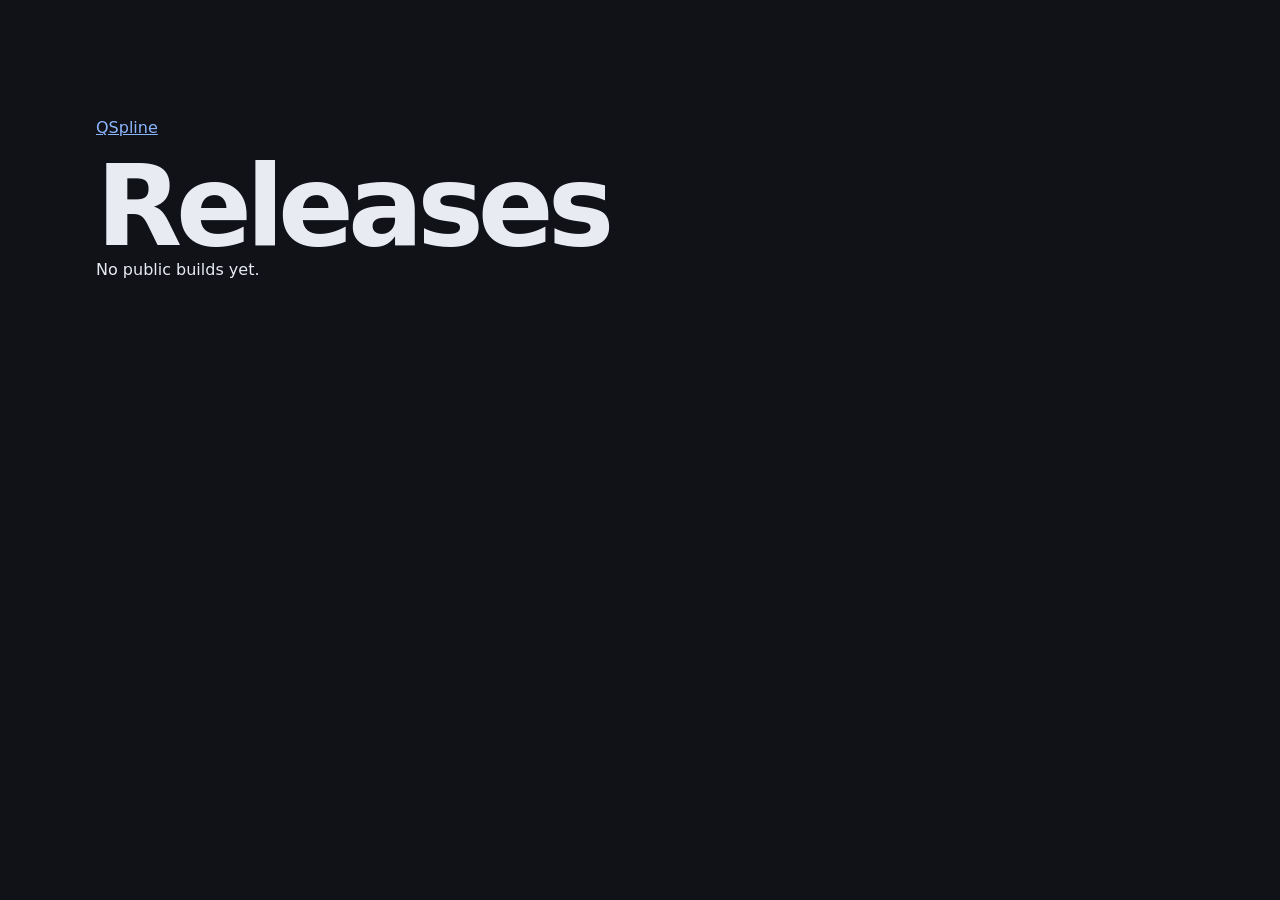
==== website/releases.html @ 766a34e2 "Sync QSpline website from Forgejo" ====
<!doctype html>
<html lang="en">
<head>
  <meta charset="utf-8">
  <meta name="viewport" content="width=device-width, initial-scale=1">
  <title>QSpline releases</title>
  <link rel="stylesheet" href="styles.css">
  <script src="releases.js" defer></script>
</head>
<body>
  <main>
    <p><a href="index.html">QSpline</a></p>
    <h1>Releases</h1>
    <div id="releases" aria-live="polite">Loading release data...</div>
  </main>
</body>
</html>
---- website/styles.css ----
:root {
  color-scheme: dark;
  font-family: ui-sans-serif, system-ui, sans-serif;
  background: #101217;
  color: #e8ebf2;
}
body { margin: 0; }
main { max-width: 68rem; margin: 0 auto; padding: clamp(2rem, 8vw, 8rem) 1.5rem; }
h1 { max-width: 13ch; margin: 0; font-size: clamp(3rem, 9vw, 7rem); line-height: .95; letter-spacing: -.055em; }
h2 { margin-top: 4rem; }
a { color: #8bb5ff; }
.eyebrow { color: #8bb5ff; font-family: ui-monospace, monospace; }
.lede { max-width: 42rem; font-size: 1.3rem; line-height: 1.55; color: #b6bdca; }
.button { display: inline-block; padding: .7rem 1rem; border: 1px solid #4e5d78; border-radius: .35rem; text-decoration: none; }
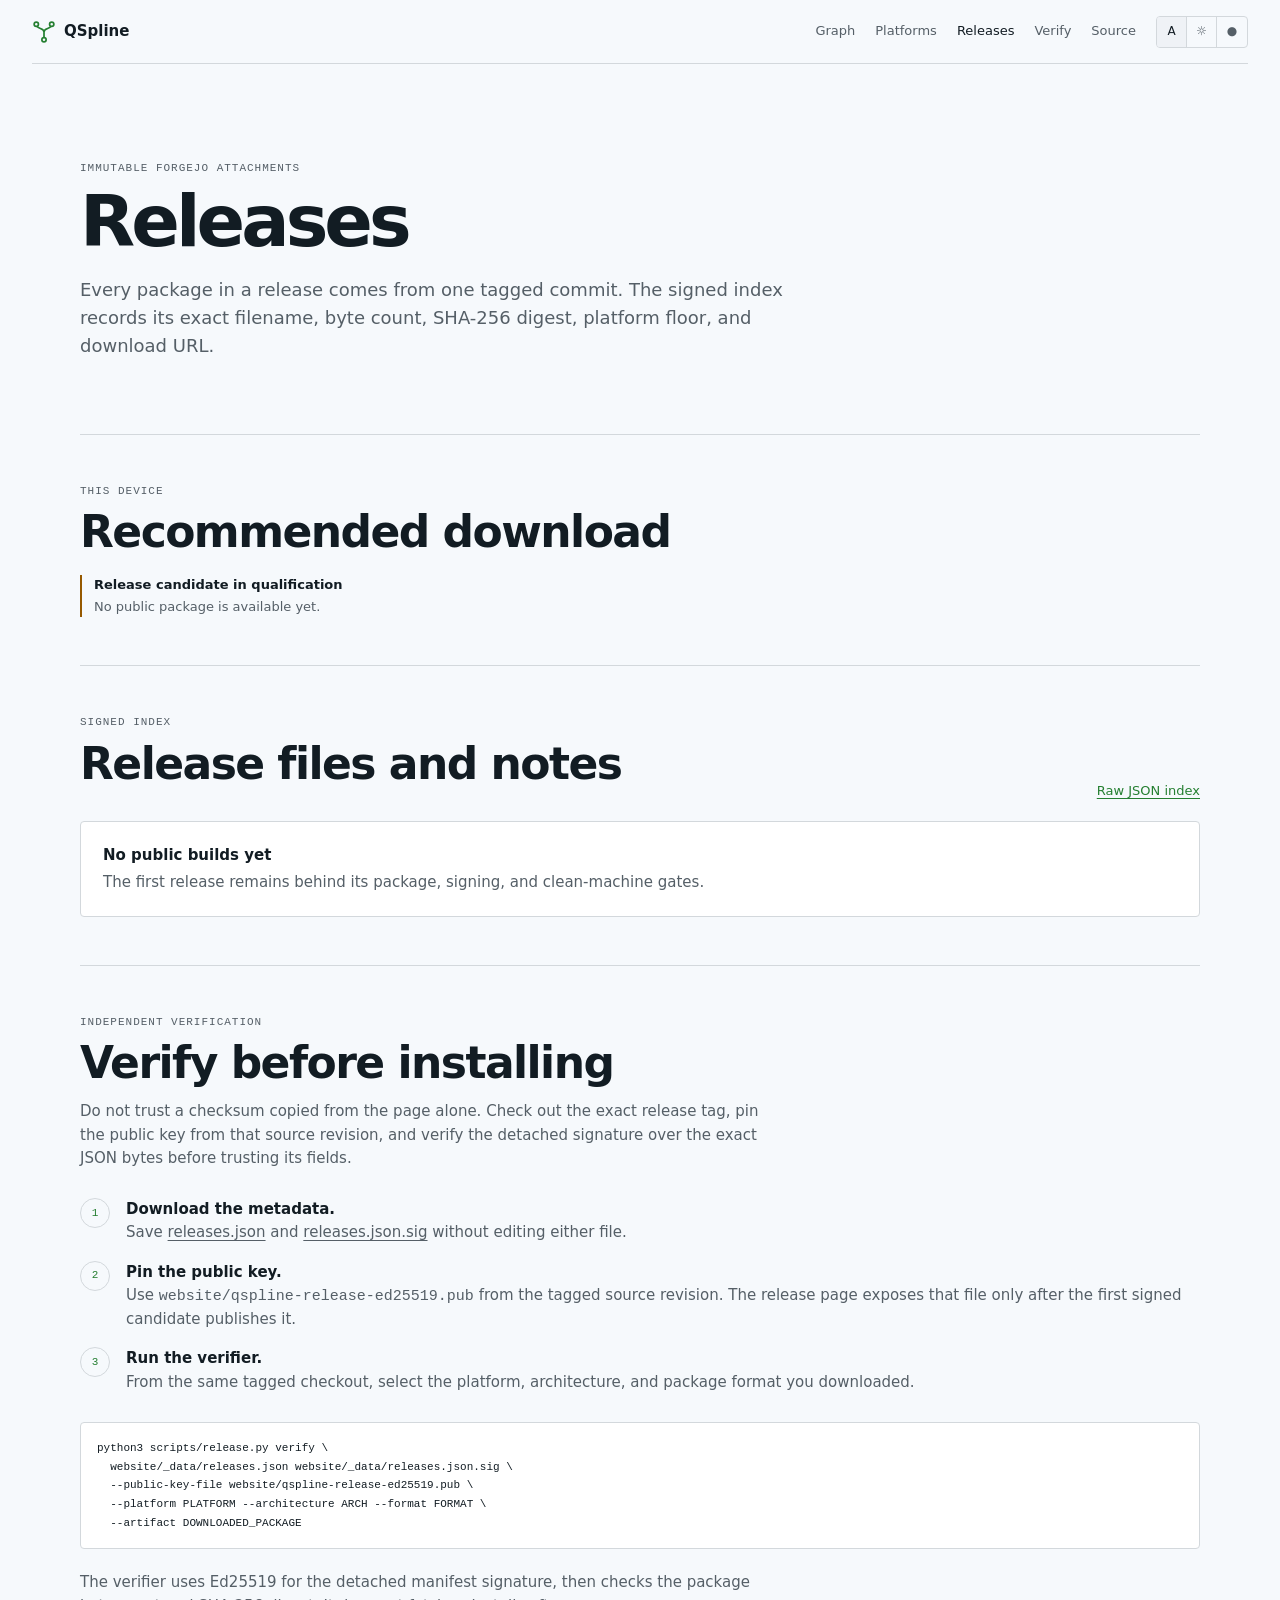
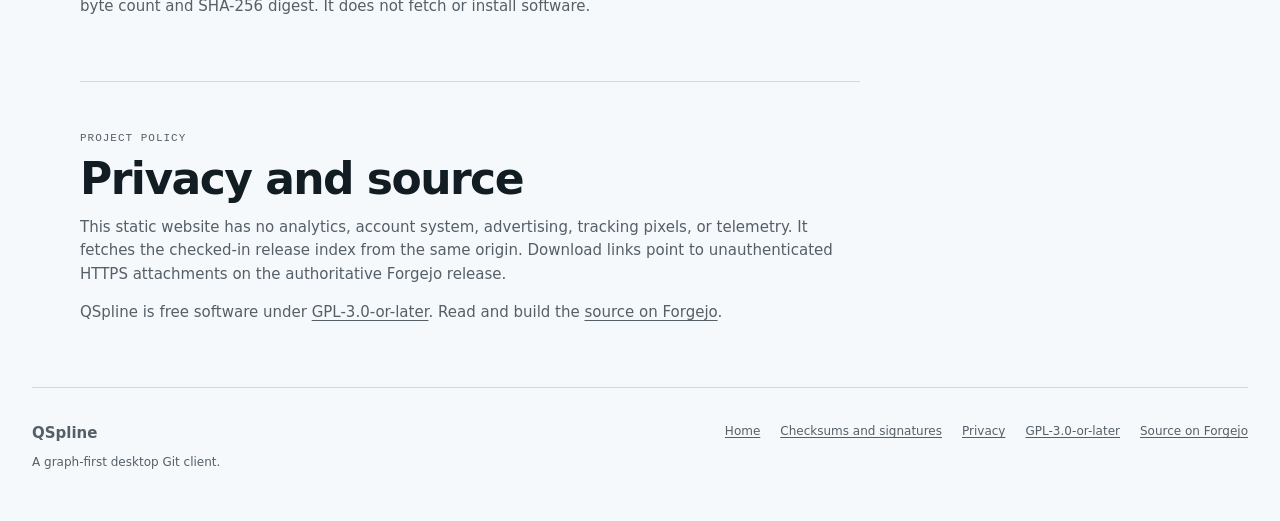
==== commit 166d0fe1: "Sync QSpline website from Forgejo" ====
--- a/website/releases.html
+++ b/website/releases.html
@@ -1,18 +1,97 @@
 <!doctype html>
-<html lang="en">
+<html lang="en" data-theme="dark">
 <head>
   <meta charset="utf-8">
   <meta name="viewport" content="width=device-width, initial-scale=1">
-  <title>QSpline releases</title>
+  <meta name="description" content="QSpline releases, checksums, signatures, public key, and verification instructions.">
+  <meta name="color-scheme" content="light dark">
+  <title>Releases · QSpline</title>
   <link rel="stylesheet" href="styles.css">
   <script src="releases.js" defer></script>
 </head>
 <body>
-  <main>
-    <p><a href="index.html">QSpline</a></p>
-    <h1>Releases</h1>
-    <div id="releases" aria-live="polite">Loading release data...</div>
+  <a class="skip-link" href="#content">Skip to content</a>
+  <header class="site-header">
+    <a class="wordmark" href="index.html" aria-label="QSpline home">
+      <svg viewBox="0 0 28 28" aria-hidden="true"><path d="M5 5c0 6 9 4 9 9v9M23 5c0 6-9 4-9 9"/><circle cx="5" cy="5" r="2.5"/><circle cx="23" cy="5" r="2.5"/><circle cx="14" cy="23" r="2.5"/></svg>
+      QSpline
+    </a>
+    <nav aria-label="Primary navigation">
+      <a href="index.html#graph">Graph</a>
+      <a href="index.html#platforms">Platforms</a>
+      <a href="releases.html" aria-current="page">Releases</a>
+      <a href="#verify">Verify</a>
+      <a href="https://code.lamers-cloud.de/mlamers/QSpline">Source</a>
+    </nav>
+    <div class="theme-switch" role="group" aria-label="Appearance">
+      <button type="button" data-theme="system" aria-pressed="true">System</button>
+      <button type="button" data-theme="light" aria-pressed="false">Light</button>
+      <button type="button" data-theme="dark" aria-pressed="false">Dark</button>
+    </div>
+  </header>
+
+  <main id="content" class="release-page">
+    <header class="release-intro">
+      <p class="kicker">Immutable Forgejo attachments</p>
+      <h1>Releases</h1>
+      <p>Every package in a release comes from one tagged commit. The signed index records its exact filename, byte count, SHA-256 digest, platform floor, and download URL.</p>
+    </header>
+
+    <section class="recommendation" aria-labelledby="recommendation-title">
+      <p class="kicker">This device</p>
+      <h2 id="recommendation-title">Recommended download</h2>
+      <div id="recommended-download" data-release-summary aria-live="polite" aria-atomic="true">
+        <strong>Release candidate in qualification</strong>
+        <span>No public package is available yet.</span>
+      </div>
+      <div class="unsupported" data-unsupported hidden tabindex="-1">
+        <strong data-unsupported-title>This platform is not in v1.</strong>
+        <p>QSpline v1 publishes Linux x86_64, macOS arm64, and Windows x64. Use a supported computer, build from source, or follow the release feed.</p>
+      </div>
+    </section>
+
+    <section aria-labelledby="files-title">
+      <div class="section-heading"><div><p class="kicker">Signed index</p><h2 id="files-title">Release files and notes</h2></div><a class="text-link" href="_data/releases.json">Raw JSON index</a></div>
+      <div id="releases" class="release-list" aria-live="polite" aria-busy="true">
+        <div class="empty-release"><strong>Reading release metadata</strong><p>The page is loading the immutable release index.</p></div>
+      </div>
+    </section>
+
+    <section class="verification" id="verify" aria-labelledby="verify-title">
+      <p class="kicker">Independent verification</p>
+      <h2 id="verify-title">Verify before installing</h2>
+      <p>Do not trust a checksum copied from the page alone. Check out the exact release tag, pin the public key from that source revision, and verify the detached signature over the exact JSON bytes before trusting its fields.</p>
+      <ol class="verify-steps">
+        <li><strong>Download the metadata.</strong><span>Save <a href="_data/releases.json">releases.json</a> and <a href="_data/releases.json.sig">releases.json.sig</a> without editing either file.</span></li>
+        <li><strong>Pin the public key.</strong><span>Use <code>website/qspline-release-ed25519.pub</code> from the tagged source revision. The release page exposes that file only after the first signed candidate publishes it.</span></li>
+        <li><strong>Run the verifier.</strong><span>From the same tagged checkout, select the platform, architecture, and package format you downloaded.</span></li>
+      </ol>
+      <pre tabindex="0" aria-label="Release verification command"><code>python3 scripts/release.py verify \
+  website/_data/releases.json website/_data/releases.json.sig \
+  --public-key-file website/qspline-release-ed25519.pub \
+  --platform PLATFORM --architecture ARCH --format FORMAT \
+  --artifact DOWNLOADED_PACKAGE</code></pre>
+      <p class="verification-note">The verifier uses Ed25519 for the detached manifest signature, then checks the package byte count and SHA-256 digest. It does not fetch or install software.</p>
+      <div id="trust-files" class="trust-files" hidden></div>
+    </section>
+
+    <section id="privacy" class="policy" aria-labelledby="privacy-title">
+      <p class="kicker">Project policy</p>
+      <h2 id="privacy-title">Privacy and source</h2>
+      <p>This static website has no analytics, account system, advertising, tracking pixels, or telemetry. It fetches the checked-in release index from the same origin. Download links point to unauthenticated HTTPS attachments on the authoritative Forgejo release.</p>
+      <p>QSpline is free software under <a href="https://www.gnu.org/licenses/gpl-3.0.html">GPL-3.0-or-later</a>. Read and build the <a href="https://code.lamers-cloud.de/mlamers/QSpline">source on Forgejo</a>.</p>
+    </section>
   </main>
+
+  <footer>
+    <div><a class="wordmark" href="index.html">QSpline</a><p>A graph-first desktop Git client.</p></div>
+    <nav aria-label="Project links">
+      <a href="index.html">Home</a>
+      <a href="#verify">Checksums and signatures</a>
+      <a href="#privacy">Privacy</a>
+      <a href="https://www.gnu.org/licenses/gpl-3.0.html">GPL-3.0-or-later</a>
+      <a href="https://code.lamers-cloud.de/mlamers/QSpline">Source on Forgejo</a>
+    </nav>
+  </footer>
 </body>
 </html>
-
--- a/website/styles.css
+++ b/website/styles.css
@@ -1,15 +1,216 @@
 :root {
+  color-scheme: light dark;
+  --font-display: -apple-system, BlinkMacSystemFont, "SF Pro Display", "Segoe UI", system-ui, sans-serif;
+  --font-body: -apple-system, BlinkMacSystemFont, "SF Pro Text", "Segoe UI", system-ui, sans-serif;
+  --font-mono: "JetBrains Mono", "IBM Plex Mono", ui-monospace, Menlo, Consolas, monospace;
+  --radius: 4px;
+  --page: min(100% - 40px, 1440px);
+}
+
+html[data-theme="light"] {
+  --bg: oklch(98% 0.005 250);
+  --surface: oklch(100% 0 0);
+  --surface-2: oklch(96% 0.006 250);
+  --fg: oklch(22% 0.02 240);
+  --muted: oklch(48% 0.018 240);
+  --border: oklch(88% 0.008 240);
+  --accent: oklch(52.6% 0.142 145.2);
+  --accent-fg: oklch(99% 0.01 145);
+  --danger: oklch(49% 0.18 25);
+  --warning: oklch(52% 0.14 75);
+  --lane-a: oklch(48% 0.14 250);
+  --lane-b: oklch(42% 0.12 190);
+  --lane-c: oklch(46% 0.13 85);
+  --selection: oklch(94% 0.03 250);
+  color-scheme: light;
+}
+
+html[data-theme="dark"] {
+  --bg: oklch(18% 0.012 250);
+  --surface: oklch(22.5% 0.010 250);
+  --surface-2: oklch(27% 0.010 250);
+  --fg: oklch(93% 0.010 240);
+  --muted: oklch(70% 0.014 240);
+  --border: oklch(35% 0.010 240);
+  --accent: oklch(72% 0.16 145);
+  --accent-fg: oklch(18% 0.03 145);
+  --danger: oklch(70% 0.18 25);
+  --warning: oklch(80% 0.14 75);
+  --lane-a: oklch(72% 0.14 250);
+  --lane-b: oklch(74% 0.13 190);
+  --lane-c: oklch(76% 0.14 95);
+  --selection: oklch(31% 0.04 250);
   color-scheme: dark;
-  font-family: ui-sans-serif, system-ui, sans-serif;
-  background: #101217;
-  color: #e8ebf2;
-}
-body { margin: 0; }
-main { max-width: 68rem; margin: 0 auto; padding: clamp(2rem, 8vw, 8rem) 1.5rem; }
-h1 { max-width: 13ch; margin: 0; font-size: clamp(3rem, 9vw, 7rem); line-height: .95; letter-spacing: -.055em; }
-h2 { margin-top: 4rem; }
-a { color: #8bb5ff; }
-.eyebrow { color: #8bb5ff; font-family: ui-monospace, monospace; }
-.lede { max-width: 42rem; font-size: 1.3rem; line-height: 1.55; color: #b6bdca; }
-.button { display: inline-block; padding: .7rem 1rem; border: 1px solid #4e5d78; border-radius: .35rem; text-decoration: none; }
-
+}
+
+* { box-sizing: border-box; }
+html { scroll-behavior: smooth; }
+body { margin: 0; min-width: 320px; background: var(--bg); color: var(--fg); font-family: var(--font-body); font-size: 15px; line-height: 1.55; }
+a { color: inherit; text-underline-offset: .2em; }
+button { color: inherit; font: inherit; }
+:focus-visible { outline: 2px solid var(--accent); outline-offset: 3px; }
+[hidden] { display: none !important; }
+.skip-link { position: fixed; z-index: 20; top: 8px; left: 8px; padding: 8px 12px; background: var(--accent); color: var(--accent-fg); transform: translateY(-150%); }
+.skip-link:focus { transform: none; }
+
+.site-header { width: var(--page); min-height: 56px; margin: 0 auto; display: flex; align-items: center; gap: 20px; border-bottom: 1px solid var(--border); }
+.wordmark { display: inline-flex; align-items: center; gap: 8px; font-size: 15px; font-weight: 720; text-decoration: none; }
+.wordmark svg { width: 24px; height: 24px; fill: var(--bg); stroke: var(--accent); stroke-width: 2; }
+.site-header nav { display: none; gap: 20px; margin-left: auto; }
+.site-header nav a { color: var(--muted); font-size: 13px; text-decoration: none; }
+.site-header nav a:hover, .site-header nav a[aria-current="page"] { color: var(--fg); }
+.theme-switch { display: flex; margin-left: auto; border: 1px solid var(--border); border-radius: var(--radius); overflow: hidden; }
+.theme-switch button { width: 30px; height: 30px; padding: 0; overflow: hidden; border: 0; border-right: 1px solid var(--border); background: transparent; color: transparent; font-size: 0; }
+.theme-switch button:last-child { border-right: 0; }
+.theme-switch button::after { display: block; color: var(--muted); font-size: 12px; }
+.theme-switch button[data-theme="system"]::after { content: "A"; }
+.theme-switch button[data-theme="light"]::after { content: "☼"; }
+.theme-switch button[data-theme="dark"]::after { content: "●"; }
+.theme-switch button[aria-pressed="true"] { background: var(--surface-2); }
+.theme-switch button[aria-pressed="true"]::after { color: var(--fg); }
+
+main, footer { width: var(--page); margin: 0 auto; }
+.hero { display: grid; gap: 42px; padding: 64px 0 76px; }
+.hero-copy { align-self: center; }
+.kicker { margin: 0 0 9px; color: var(--muted); font-family: var(--font-mono); font-size: 11px; letter-spacing: .09em; text-transform: uppercase; }
+h1, h2, h3, p { margin-top: 0; }
+h1 { margin-bottom: 20px; font-size: clamp(42px, 12vw, 70px); font-weight: 720; letter-spacing: -.055em; line-height: .98; }
+h2 { margin-bottom: 14px; font-size: clamp(30px, 6vw, 44px); letter-spacing: -.035em; line-height: 1.05; }
+h3 { margin-bottom: 8px; font-size: 16px; }
+.lede { max-width: 47ch; color: var(--muted); font-size: 18px; line-height: 1.55; }
+.hero-actions { display: flex; flex-wrap: wrap; gap: 8px; margin: 28px 0 18px; }
+.button { display: inline-flex; align-items: center; justify-content: center; min-height: 40px; padding: 0 16px; border: 1px solid var(--border); border-radius: var(--radius); font-size: 13px; font-weight: 680; text-decoration: none; }
+.button.primary { border-color: transparent; background: var(--accent); color: var(--accent-fg); }
+.button.quiet:hover { background: var(--surface-2); }
+.availability, [data-release-summary] { display: grid; gap: 2px; max-width: 590px; padding-left: 12px; border-left: 2px solid var(--warning); color: var(--muted); font-size: 13px; }
+.availability strong, [data-release-summary] strong { color: var(--fg); }
+
+.product-proof { min-width: 0; margin: 0; overflow: hidden; border: 1px solid var(--border); border-radius: var(--radius); background: var(--surface); box-shadow: 0 24px 80px color-mix(in oklch, var(--bg), transparent 30%); }
+.window-bar { display: flex; align-items: center; gap: 6px; height: 34px; padding: 0 12px; border-bottom: 1px solid var(--border); background: var(--surface-2); }
+.window-bar i { width: 8px; height: 8px; border: 1px solid var(--muted); border-radius: 50%; }
+.window-bar span { margin: 0 auto; color: var(--muted); font-size: 11px; }
+.repository-bar { display: flex; align-items: center; gap: 10px; height: 38px; padding: 0 12px; border-bottom: 1px solid var(--border); font-size: 12px; }
+.repository-bar > span { color: var(--muted); }
+.repository-bar .repo-state { margin-left: auto; color: var(--accent); }
+.graph-table { position: relative; height: 312px; overflow: hidden; }
+.graph-lines { position: absolute; z-index: 1; inset: 0 auto 0 0; width: 150px; height: 312px; fill: var(--surface); stroke-width: 2.4; }
+.graph-lines .lane { fill: none; vector-effect: non-scaling-stroke; }
+.lane-a { stroke: var(--lane-a); }
+.lane-b { stroke: var(--lane-b); }
+.lane-c { stroke: var(--lane-c); }
+.nodes { fill: var(--surface); stroke: var(--lane-a); stroke-width: 2.4; vector-effect: non-scaling-stroke; }
+.commit { position: relative; z-index: 2; display: grid; grid-template-columns: 150px minmax(0, 1fr); align-items: center; height: 39px; padding-right: 12px; border-bottom: 1px solid color-mix(in oklch, var(--border), transparent 55%); }
+.commit.selected { background: var(--selection); box-shadow: inset 2px 0 var(--accent); }
+.commit .topology { padding-left: 10px; overflow: hidden; color: transparent; font-size: 0; }
+.commit div { min-width: 0; }
+.commit b, .commit small { display: block; overflow: hidden; text-overflow: ellipsis; white-space: nowrap; }
+.commit b { font-size: 12px; }
+.commit small { color: var(--muted); font-family: var(--font-mono); font-size: 10px; }
+.ref-pill { display: inline-flex; height: 16px; align-items: center; margin-right: 6px; padding: 0 5px; border: 1px solid var(--accent); border-radius: 2px; color: var(--accent); font-size: 9px; }
+.product-proof figcaption { padding: 12px 14px; border-top: 1px solid var(--border); color: var(--muted); font-size: 12px; }
+
+.principles, .platforms { padding: 72px 0; border-top: 1px solid var(--border); }
+.feature-grid { display: grid; gap: 0; margin-top: 34px; border: 1px solid var(--border); border-radius: var(--radius); }
+.feature-grid article { padding: 24px; border-bottom: 1px solid var(--border); }
+.feature-grid article:last-child { border-bottom: 0; }
+.feature-grid p, .platforms > div:first-child > p:last-child { color: var(--muted); }
+.feature-number { color: var(--accent); font-family: var(--font-mono); font-size: 11px; }
+.platform-grid { display: grid; gap: 8px; margin-top: 28px; }
+.platform-grid article { padding: 20px; border: 1px solid var(--border); border-radius: var(--radius); background: var(--surface); }
+.platform-grid article > span { display: inline-flex; min-width: 40px; height: 24px; align-items: center; justify-content: center; margin-bottom: 22px; border: 1px solid var(--border); border-radius: 2px; color: var(--muted); font-family: var(--font-mono); font-size: 9px; }
+.platform-grid h3, .platform-grid p { margin-bottom: 2px; }
+.platform-grid small { color: var(--muted); }
+.unsupported { margin-top: 16px; padding: 16px; border: 1px solid var(--danger); border-radius: var(--radius); background: color-mix(in oklch, var(--danger) 8%, var(--surface)); }
+.unsupported p { margin: 4px 0 0; color: var(--muted); }
+
+.release-page { max-width: 1120px; }
+.release-intro { max-width: 720px; padding: 72px 0 56px; }
+.release-intro p:last-child { color: var(--muted); font-size: 18px; }
+.recommendation, .verification, .policy, .release-page > section { padding: 48px 0; border-top: 1px solid var(--border); }
+.recommendation [data-release-summary] { margin-top: 20px; }
+.recommended-asset { display: flex; flex-wrap: wrap; align-items: center; gap: 10px; }
+.recommended-asset .button { margin-top: 10px; }
+.section-heading { display: flex; align-items: end; justify-content: space-between; gap: 16px; }
+.text-link { color: var(--accent); font-size: 13px; }
+.release-list { display: grid; gap: 12px; margin-top: 20px; }
+.release-card { overflow: hidden; border: 1px solid var(--border); border-radius: var(--radius); background: var(--surface); }
+.release-card > header { display: flex; flex-wrap: wrap; align-items: baseline; gap: 10px; padding: 16px 18px; border-bottom: 1px solid var(--border); }
+.release-card h3 { margin: 0; font-size: 20px; }
+.channel { padding: 2px 6px; border: 1px solid var(--border); border-radius: 2px; color: var(--muted); font-family: var(--font-mono); font-size: 10px; text-transform: uppercase; }
+.release-card time { margin-left: auto; color: var(--muted); font-size: 12px; }
+.release-notes { margin: 0; padding: 14px 18px 14px 36px; border-bottom: 1px solid var(--border); color: var(--muted); }
+.asset-list { margin: 0; padding: 0; list-style: none; }
+.asset { display: grid; gap: 8px; padding: 14px 18px; border-bottom: 1px solid var(--border); }
+.asset:last-child { border-bottom: 0; }
+.asset-name { min-width: 0; }
+.asset-name a { color: var(--fg); font-weight: 650; overflow-wrap: anywhere; }
+.asset-name small, .asset-meta { display: block; color: var(--muted); }
+.asset-meta { font-size: 12px; }
+.digest { overflow-x: auto; color: var(--muted); font-family: var(--font-mono); font-size: 10px; white-space: nowrap; }
+.empty-release { padding: 22px; border: 1px solid var(--border); border-radius: var(--radius); background: var(--surface); }
+.empty-release p { margin: 4px 0 0; color: var(--muted); }
+.verification > p { max-width: 72ch; color: var(--muted); }
+.verify-steps { display: grid; gap: 16px; margin: 28px 0; padding: 0; list-style: none; counter-reset: verify; }
+.verify-steps li { display: grid; grid-template-columns: 34px 1fr; column-gap: 12px; counter-increment: verify; }
+.verify-steps li::before { content: counter(verify); display: flex; width: 28px; height: 28px; grid-row: span 2; align-items: center; justify-content: center; border: 1px solid var(--border); border-radius: 50%; color: var(--accent); font-family: var(--font-mono); font-size: 11px; }
+.verify-steps span { color: var(--muted); }
+pre { max-width: 100%; margin: 22px 0; padding: 16px; overflow-x: auto; border: 1px solid var(--border); border-radius: var(--radius); background: var(--surface); color: var(--fg); font: 11px/1.7 var(--font-mono); }
+.trust-files { display: flex; flex-wrap: wrap; gap: 8px; }
+.trust-files a { font-size: 12px; }
+.policy { max-width: 780px; }
+.policy p { color: var(--muted); }
+
+footer { display: grid; gap: 24px; padding: 34px 0 50px; border-top: 1px solid var(--border); color: var(--muted); font-size: 12px; }
+footer p { margin: 8px 0 0; }
+footer nav { display: flex; flex-wrap: wrap; gap: 12px 20px; }
+footer nav a { color: var(--muted); }
+
+@media (prefers-reduced-motion: reduce) {
+  html { scroll-behavior: auto; }
+}
+
+/* Tablet 768 layout */
+@media (min-width: 700px) {
+  :root { --page: min(100% - 64px, 1440px); }
+  .site-header { min-height: 64px; }
+  .site-header nav { display: flex; }
+  .theme-switch { margin-left: 0; }
+  .hero { padding: 80px 0 90px; }
+  .feature-grid, .platform-grid { grid-template-columns: repeat(3, 1fr); }
+  .feature-grid article { border-right: 1px solid var(--border); border-bottom: 0; }
+  .feature-grid article:last-child { border-right: 0; }
+  .asset { grid-template-columns: minmax(220px, 1.4fr) minmax(150px, .8fr) minmax(250px, 1.2fr); align-items: center; }
+  footer { grid-template-columns: 1fr auto; align-items: start; }
+  footer nav { justify-content: end; }
+}
+
+/* Laptop 1280 layout */
+@media (min-width: 1100px) {
+  .hero { grid-template-columns: minmax(390px, .8fr) minmax(560px, 1.2fr); align-items: center; gap: 64px; min-height: calc(100vh - 64px); }
+  h1 { font-size: clamp(62px, 5.6vw, 82px); }
+  .product-proof { transform: perspective(1200px) rotateY(-1.5deg); }
+  .principles, .platforms { padding: 96px 0; }
+  .platforms { display: grid; grid-template-columns: .6fr 1.4fr; gap: 70px; }
+  .platforms .unsupported { grid-column: 1 / -1; }
+  .release-intro { padding-top: 96px; }
+}
+
+/* Wide 1440 layout */
+@media (min-width: 1400px) {
+  :root { --page: min(100% - 96px, 1440px); }
+  .hero { grid-template-columns: 520px minmax(720px, 1fr); gap: 88px; }
+  .graph-table, .graph-lines { height: 352px; }
+  .commit { height: 44px; }
+  .commit b { font-size: 13px; }
+  .product-proof figcaption { padding: 14px 18px; }
+}
+
+@media (max-width: 430px) {
+  .site-header { gap: 10px; }
+  .theme-switch { margin-left: auto; }
+  .hero { padding-top: 48px; }
+  .repository-bar .repo-state { display: none; }
+  .graph-lines { width: 104px; }
+  .commit { grid-template-columns: 104px minmax(0, 1fr); }
+  .section-heading { align-items: start; flex-direction: column; }
+}
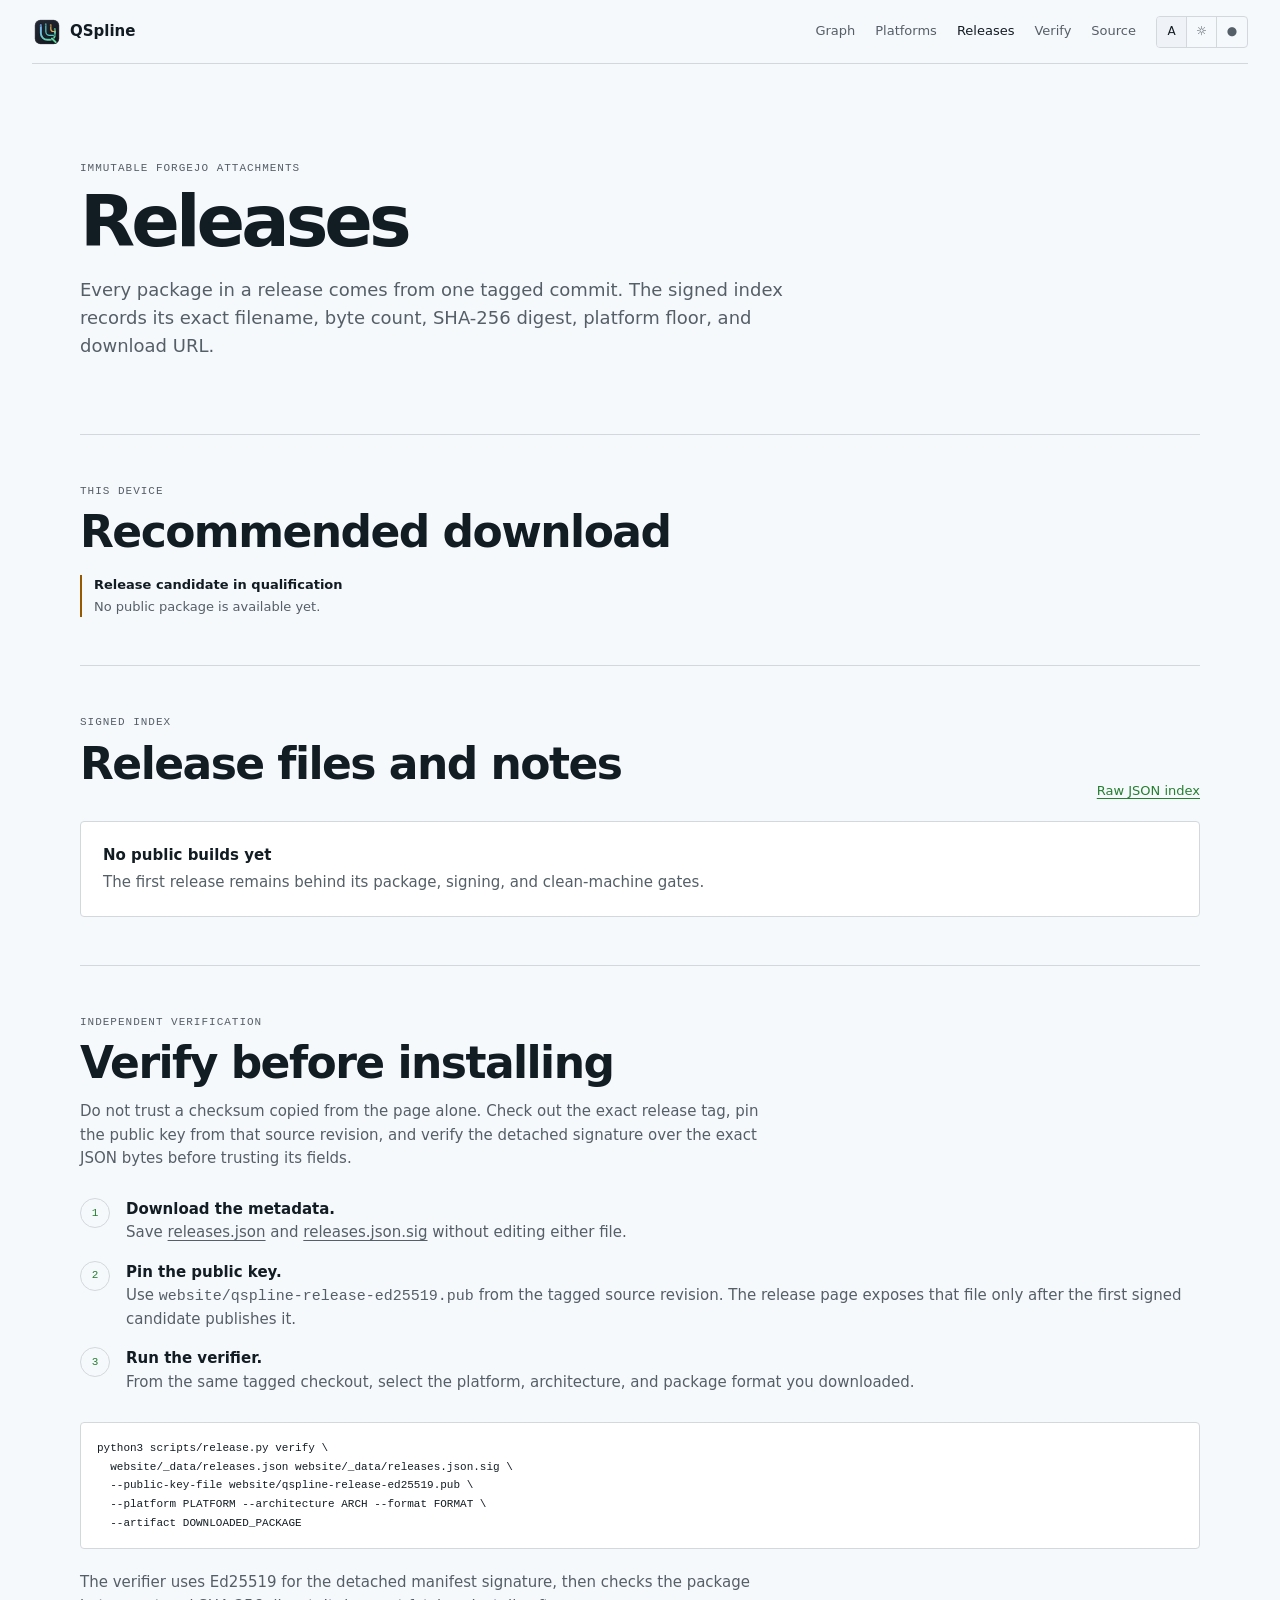
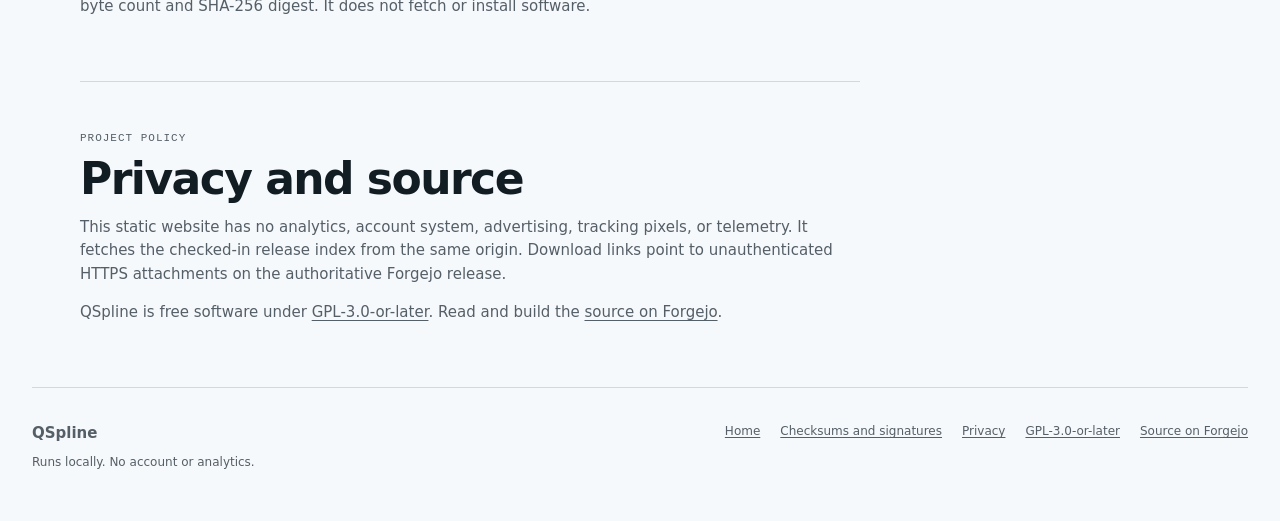
==== commit 8b5cfd06: "Sync QSpline website from Forgejo" ====
--- a/website/releases.html
+++ b/website/releases.html
@@ -6,6 +6,10 @@
   <meta name="description" content="QSpline releases, checksums, signatures, public key, and verification instructions.">
   <meta name="color-scheme" content="light dark">
   <title>Releases · QSpline</title>
+  <link rel="icon" href="assets/brand/qspline-icon.svg" type="image/svg+xml">
+  <link rel="icon" href="assets/brand/favicon-32.png" sizes="32x32" type="image/png">
+  <link rel="apple-touch-icon" href="assets/brand/apple-touch-icon.png" sizes="180x180">
+  <link rel="manifest" href="site.webmanifest">
   <link rel="stylesheet" href="styles.css">
   <script src="releases.js" defer></script>
 </head>
@@ -13,7 +17,7 @@
   <a class="skip-link" href="#content">Skip to content</a>
   <header class="site-header">
     <a class="wordmark" href="index.html" aria-label="QSpline home">
-      <svg viewBox="0 0 28 28" aria-hidden="true"><path d="M5 5c0 6 9 4 9 9v9M23 5c0 6-9 4-9 9"/><circle cx="5" cy="5" r="2.5"/><circle cx="23" cy="5" r="2.5"/><circle cx="14" cy="23" r="2.5"/></svg>
+      <img src="assets/brand/qspline-icon.svg" alt="" width="30" height="30">
       QSpline
     </a>
     <nav aria-label="Primary navigation">
@@ -84,7 +88,7 @@
   </main>
 
   <footer>
-    <div><a class="wordmark" href="index.html">QSpline</a><p>A graph-first desktop Git client.</p></div>
+    <div><a class="wordmark" href="index.html">QSpline</a><p>Runs locally. No account or analytics.</p></div>
     <nav aria-label="Project links">
       <a href="index.html">Home</a>
       <a href="#verify">Checksums and signatures</a>
--- a/website/styles.css
+++ b/website/styles.css
@@ -55,7 +55,7 @@
 
 .site-header { width: var(--page); min-height: 56px; margin: 0 auto; display: flex; align-items: center; gap: 20px; border-bottom: 1px solid var(--border); }
 .wordmark { display: inline-flex; align-items: center; gap: 8px; font-size: 15px; font-weight: 720; text-decoration: none; }
-.wordmark svg { width: 24px; height: 24px; fill: var(--bg); stroke: var(--accent); stroke-width: 2; }
+.wordmark img { display: block; width: 30px; height: 30px; border-radius: 7px; }
 .site-header nav { display: none; gap: 20px; margin-left: auto; }
 .site-header nav a { color: var(--muted); font-size: 13px; text-decoration: none; }
 .site-header nav a:hover, .site-header nav a[aria-current="page"] { color: var(--fg); }
@@ -109,12 +109,17 @@
 .ref-pill { display: inline-flex; height: 16px; align-items: center; margin-right: 6px; padding: 0 5px; border: 1px solid var(--accent); border-radius: 2px; color: var(--accent); font-size: 9px; }
 .product-proof figcaption { padding: 12px 14px; border-top: 1px solid var(--border); color: var(--muted); font-size: 12px; }
 
-.principles, .platforms { padding: 72px 0; border-top: 1px solid var(--border); }
+.principles, .workspace-shot, .platforms { padding: 72px 0; border-top: 1px solid var(--border); }
 .feature-grid { display: grid; gap: 0; margin-top: 34px; border: 1px solid var(--border); border-radius: var(--radius); }
 .feature-grid article { padding: 24px; border-bottom: 1px solid var(--border); }
 .feature-grid article:last-child { border-bottom: 0; }
 .feature-grid p, .platforms > div:first-child > p:last-child { color: var(--muted); }
 .feature-number { color: var(--accent); font-family: var(--font-mono); font-size: 11px; }
+.workspace-shot { display: grid; gap: 28px; }
+.workspace-shot > div > p:last-child { max-width: 58ch; color: var(--muted); }
+.workspace-shot figure { overflow: hidden; margin: 0; border: 1px solid var(--border); border-radius: var(--radius); background: var(--surface); }
+.workspace-shot img { display: block; width: 100%; height: auto; }
+.workspace-shot figcaption { padding: 10px 12px; border-top: 1px solid var(--border); color: var(--muted); font-size: 12px; }
 .platform-grid { display: grid; gap: 8px; margin-top: 28px; }
 .platform-grid article { padding: 20px; border: 1px solid var(--border); border-radius: var(--radius); background: var(--surface); }
 .platform-grid article > span { display: inline-flex; min-width: 40px; height: 24px; align-items: center; justify-content: center; margin-bottom: 22px; border: 1px solid var(--border); border-radius: 2px; color: var(--muted); font-family: var(--font-mono); font-size: 9px; }
@@ -176,9 +181,11 @@
   .site-header nav { display: flex; }
   .theme-switch { margin-left: 0; }
   .hero { padding: 80px 0 90px; }
-  .feature-grid, .platform-grid { grid-template-columns: repeat(3, 1fr); }
-  .feature-grid article { border-right: 1px solid var(--border); border-bottom: 0; }
-  .feature-grid article:last-child { border-right: 0; }
+  .feature-grid { grid-template-columns: repeat(2, 1fr); }
+  .platform-grid { grid-template-columns: repeat(3, 1fr); }
+  .feature-grid article { border-right: 1px solid var(--border); }
+  .feature-grid article:nth-child(2n) { border-right: 0; }
+  .feature-grid article:nth-last-child(-n+2) { border-bottom: 0; }
   .asset { grid-template-columns: minmax(220px, 1.4fr) minmax(150px, .8fr) minmax(250px, 1.2fr); align-items: center; }
   footer { grid-template-columns: 1fr auto; align-items: start; }
   footer nav { justify-content: end; }
@@ -187,9 +194,10 @@
 /* Laptop 1280 layout */
 @media (min-width: 1100px) {
   .hero { grid-template-columns: minmax(390px, .8fr) minmax(560px, 1.2fr); align-items: center; gap: 64px; min-height: calc(100vh - 64px); }
+  .workspace-shot { grid-template-columns: minmax(260px, .55fr) minmax(640px, 1.45fr); align-items: center; gap: 46px; }
   h1 { font-size: clamp(62px, 5.6vw, 82px); }
   .product-proof { transform: perspective(1200px) rotateY(-1.5deg); }
-  .principles, .platforms { padding: 96px 0; }
+  .principles, .workspace-shot, .platforms { padding: 96px 0; }
   .platforms { display: grid; grid-template-columns: .6fr 1.4fr; gap: 70px; }
   .platforms .unsupported { grid-column: 1 / -1; }
   .release-intro { padding-top: 96px; }
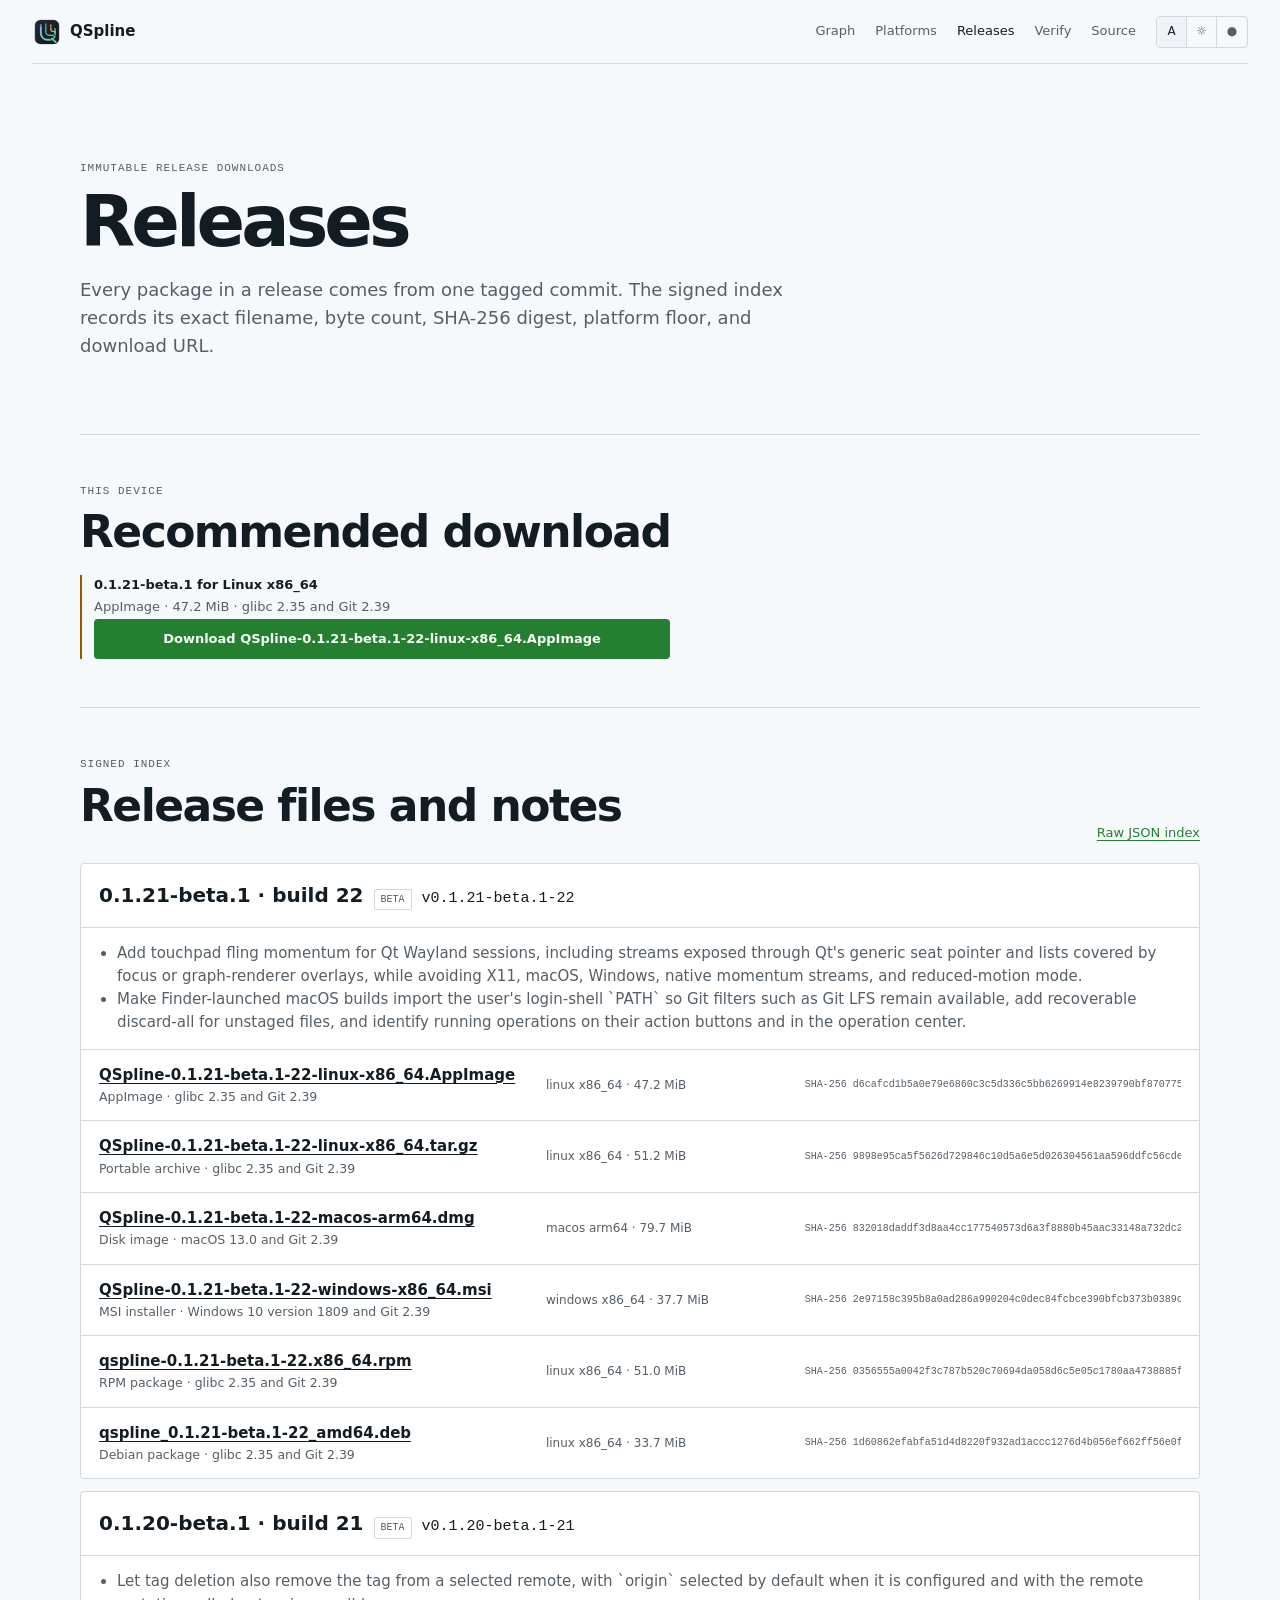
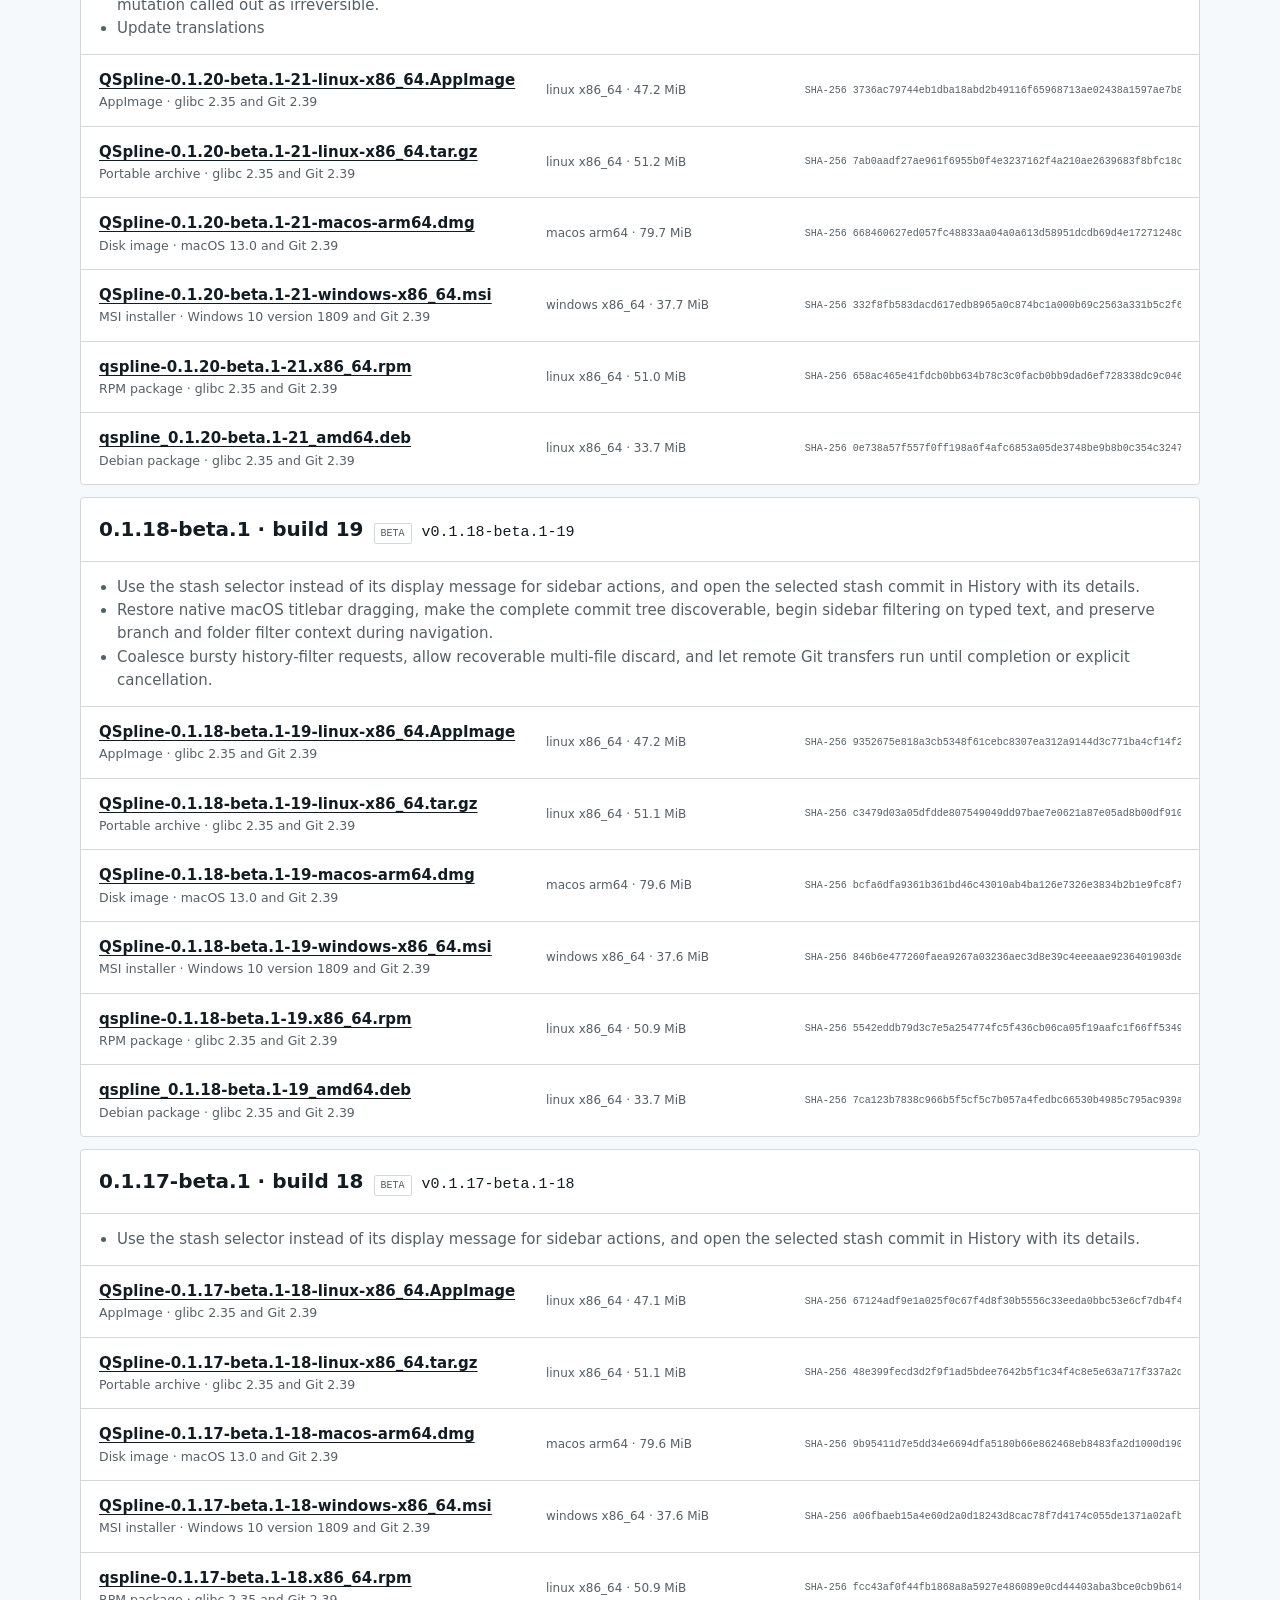
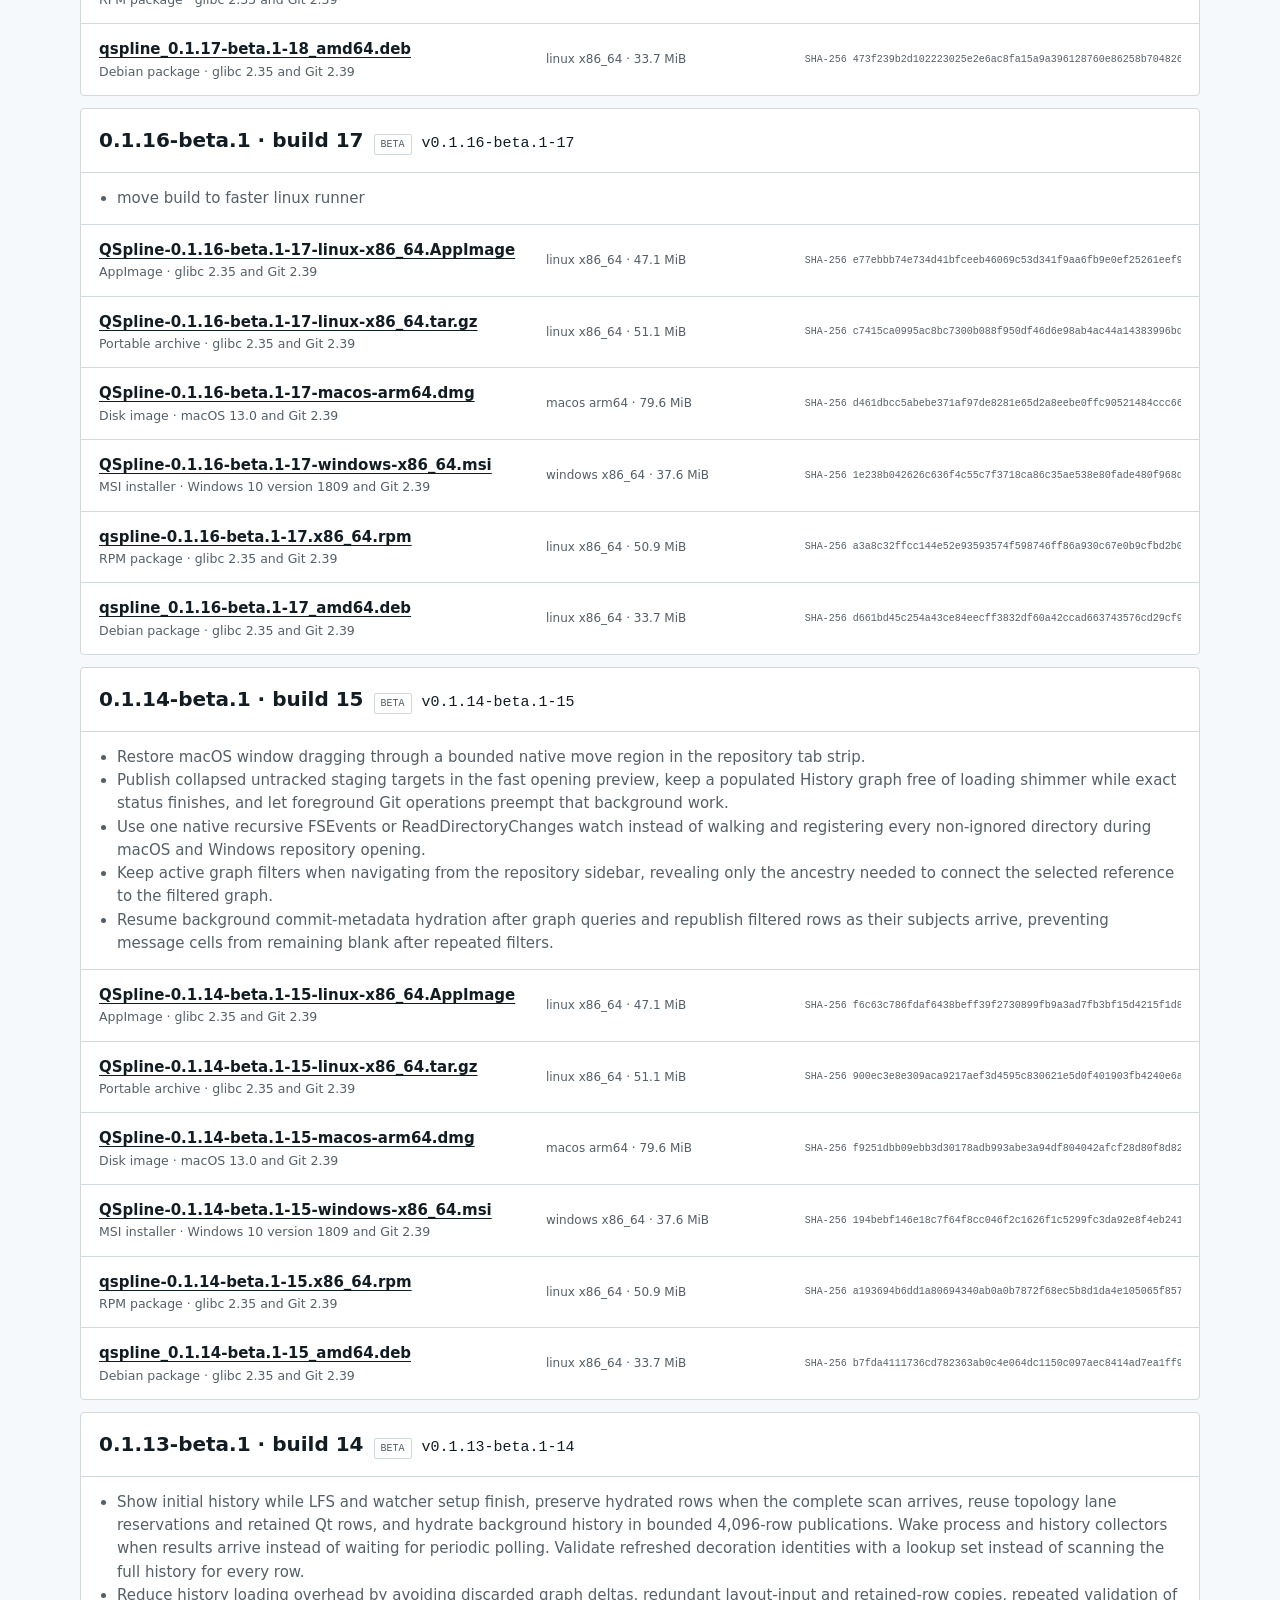
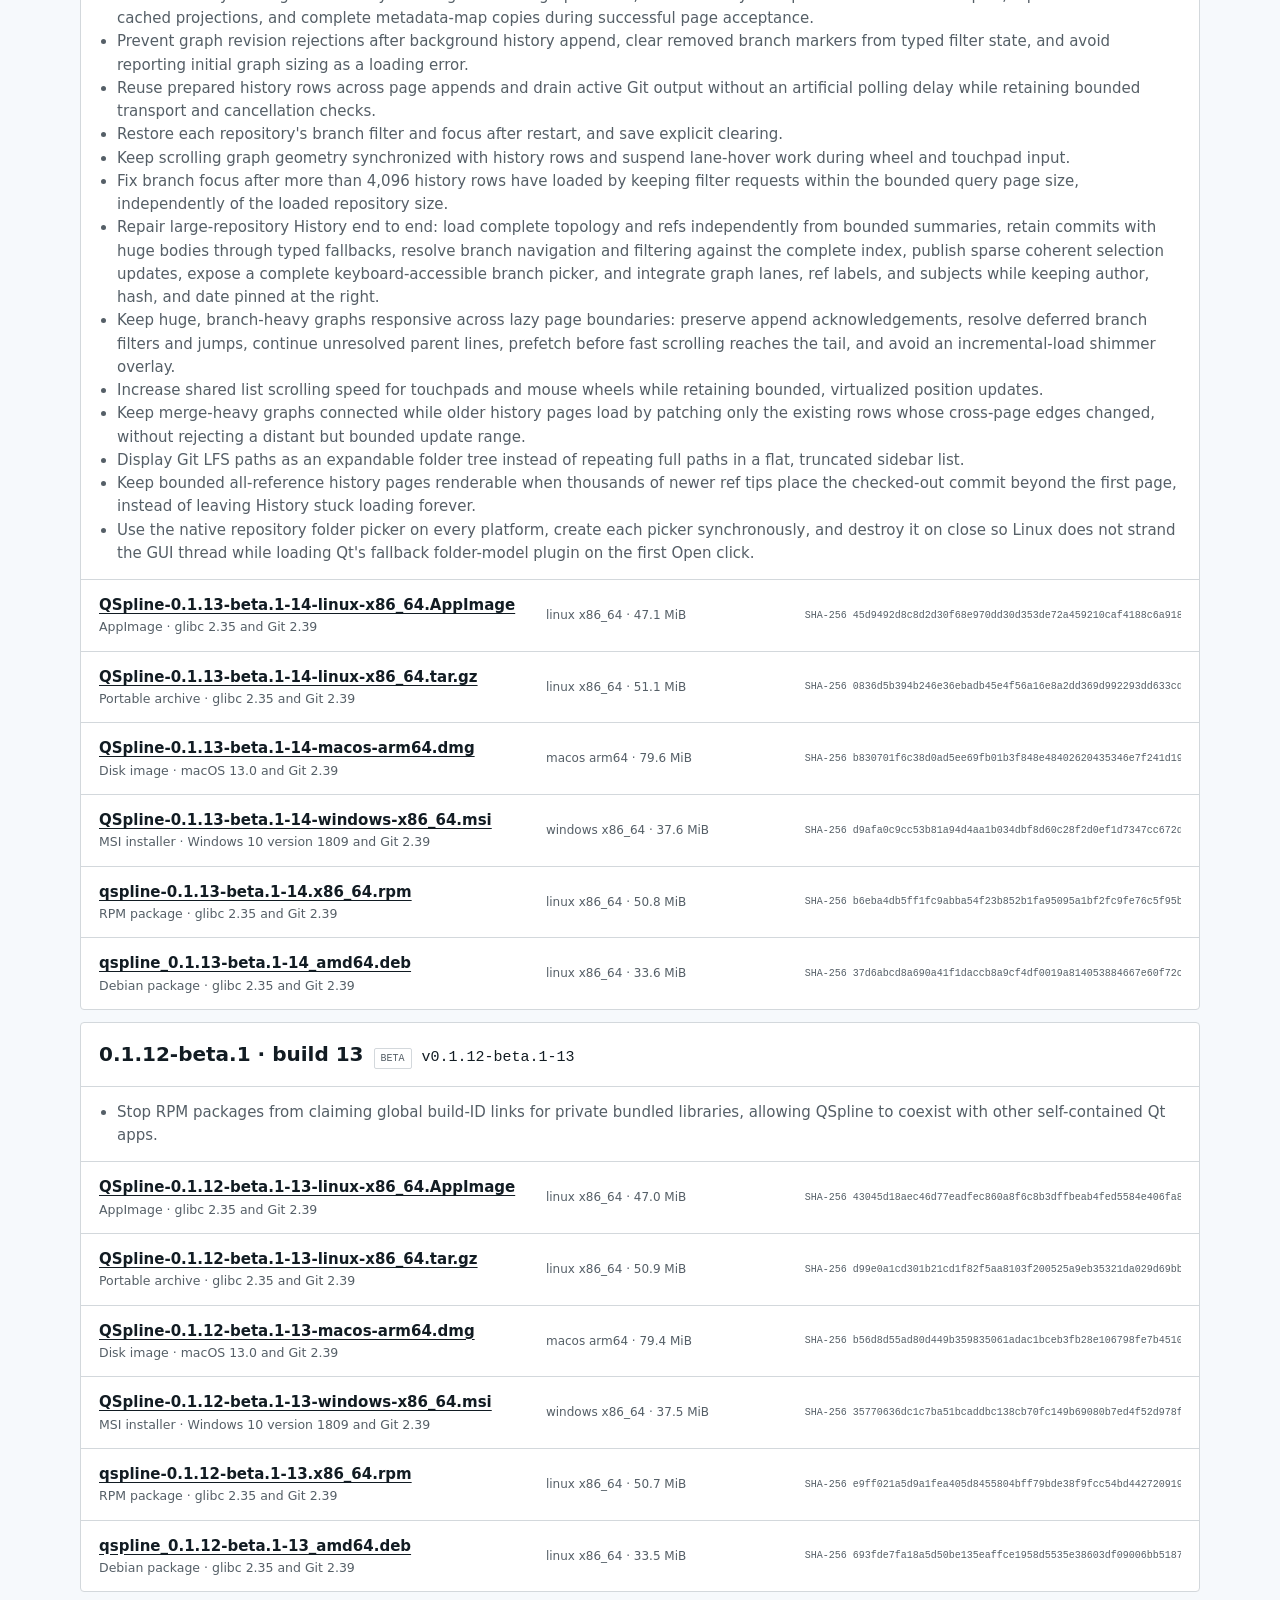
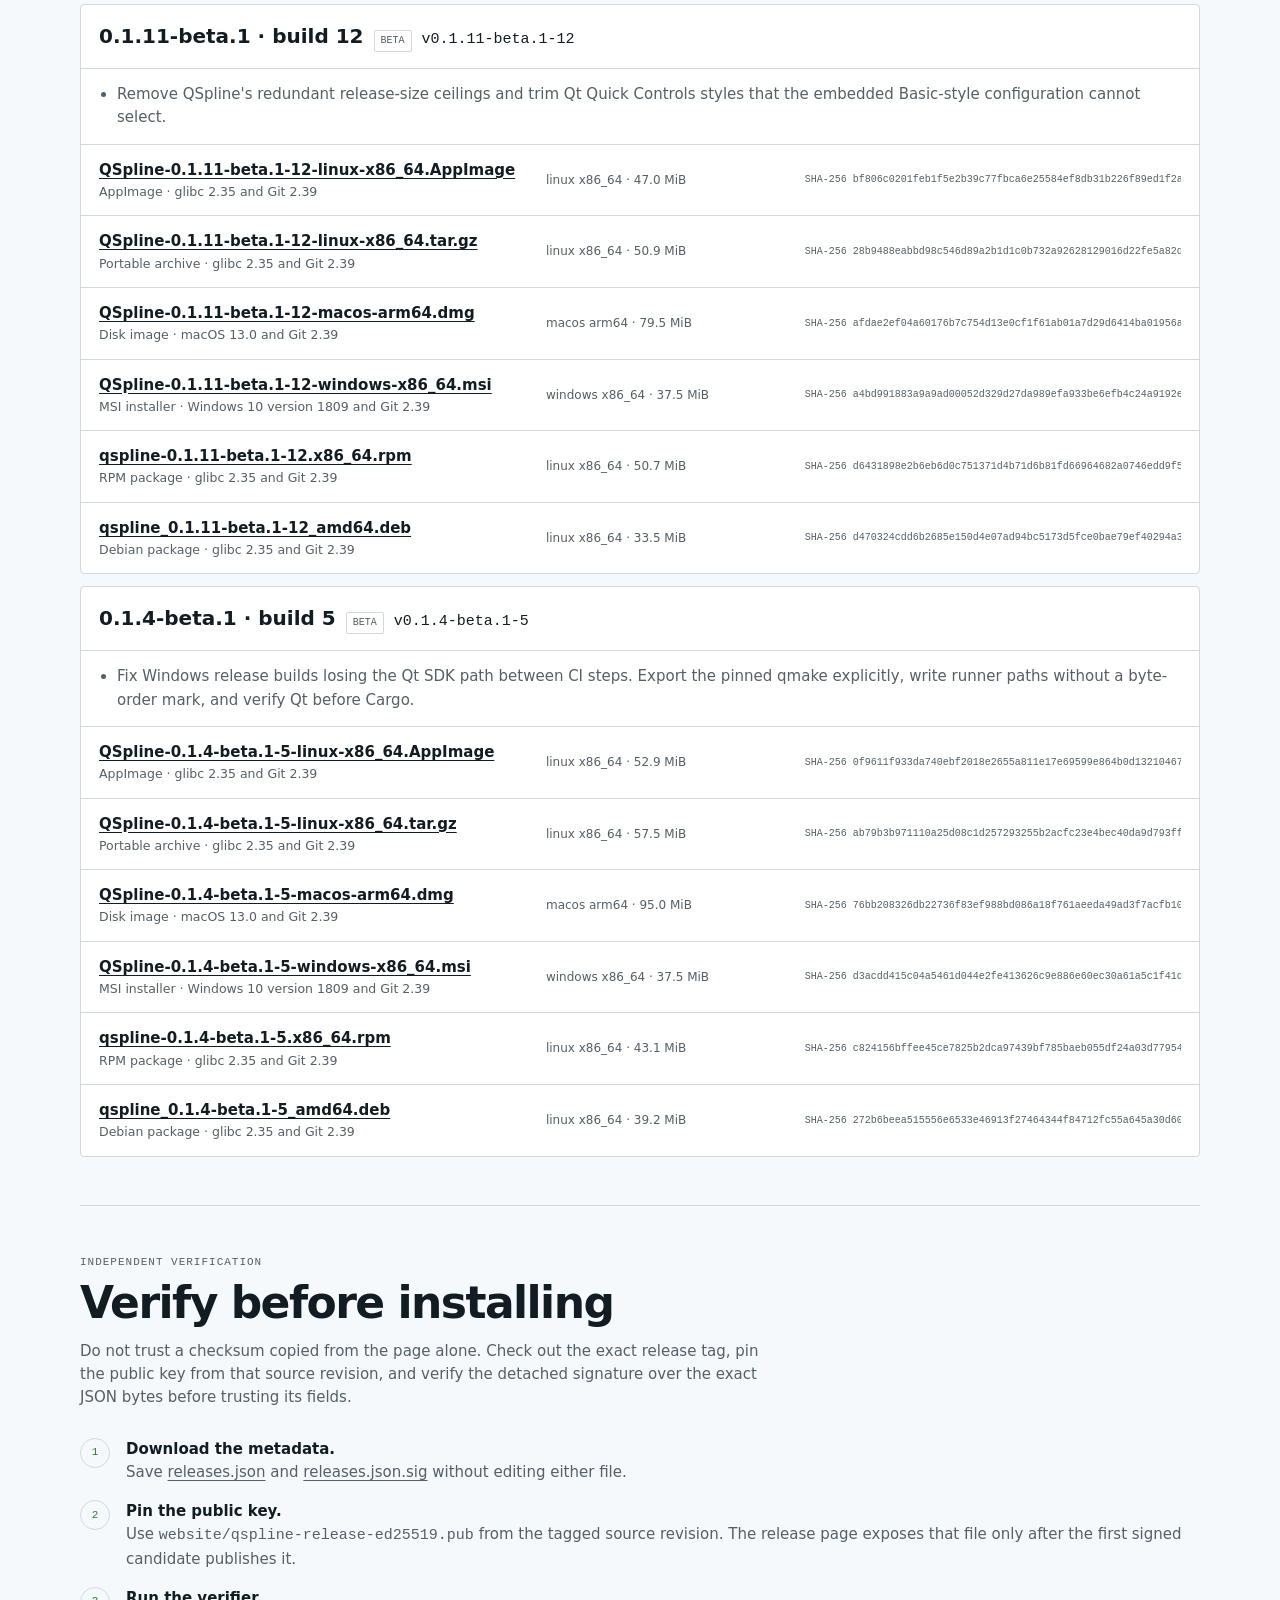
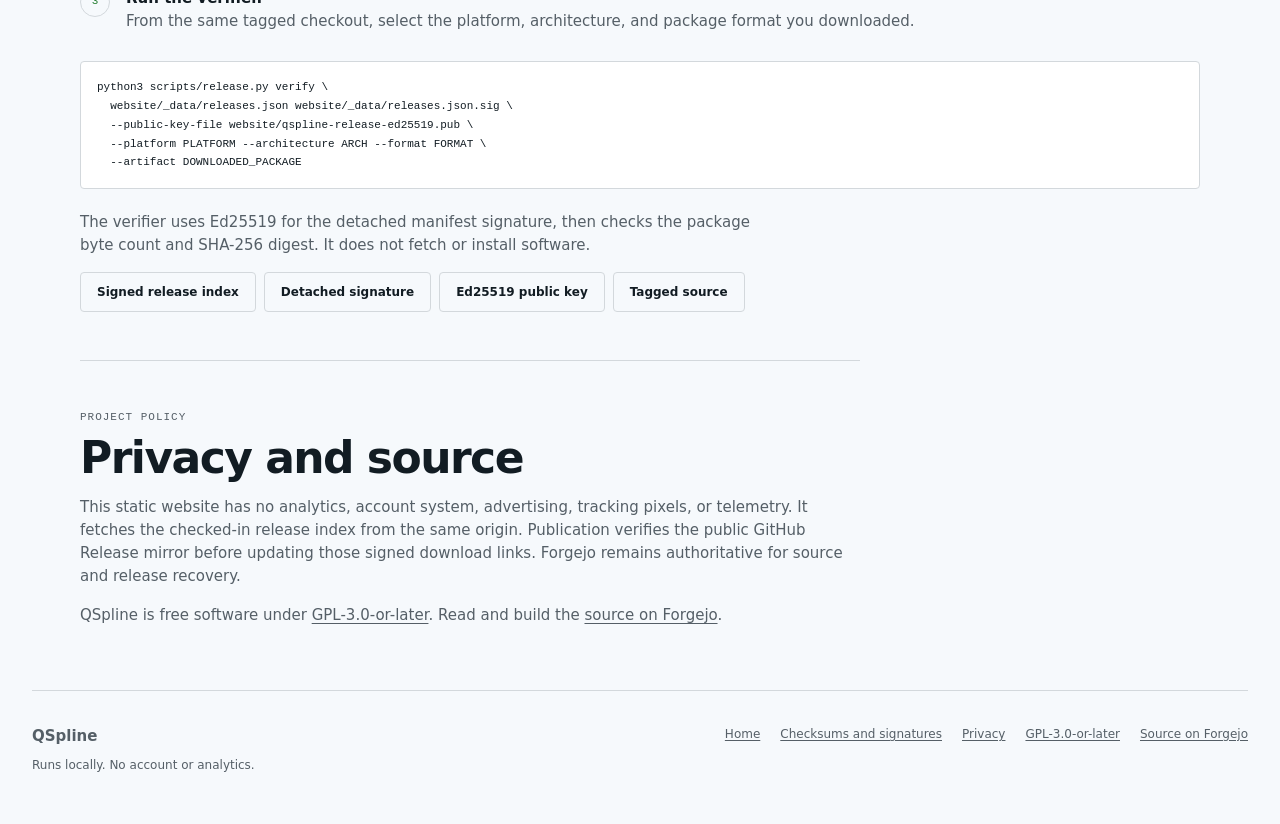
==== commit e369a721: "Sync QSpline website from Forgejo" ====
--- a/website/releases.html
+++ b/website/releases.html
@@ -36,7 +36,7 @@
 
   <main id="content" class="release-page">
     <header class="release-intro">
-      <p class="kicker">Immutable Forgejo attachments</p>
+      <p class="kicker">Immutable release downloads</p>
       <h1>Releases</h1>
       <p>Every package in a release comes from one tagged commit. The signed index records its exact filename, byte count, SHA-256 digest, platform floor, and download URL.</p>
     </header>
@@ -82,7 +82,7 @@
     <section id="privacy" class="policy" aria-labelledby="privacy-title">
       <p class="kicker">Project policy</p>
       <h2 id="privacy-title">Privacy and source</h2>
-      <p>This static website has no analytics, account system, advertising, tracking pixels, or telemetry. It fetches the checked-in release index from the same origin. Download links point to unauthenticated HTTPS attachments on the authoritative Forgejo release.</p>
+      <p>This static website has no analytics, account system, advertising, tracking pixels, or telemetry. It fetches the checked-in release index from the same origin. Publication verifies the public GitHub Release mirror before updating those signed download links. Forgejo remains authoritative for source and release recovery.</p>
       <p>QSpline is free software under <a href="https://www.gnu.org/licenses/gpl-3.0.html">GPL-3.0-or-later</a>. Read and build the <a href="https://code.lamers-cloud.de/mlamers/QSpline">source on Forgejo</a>.</p>
     </section>
   </main>
